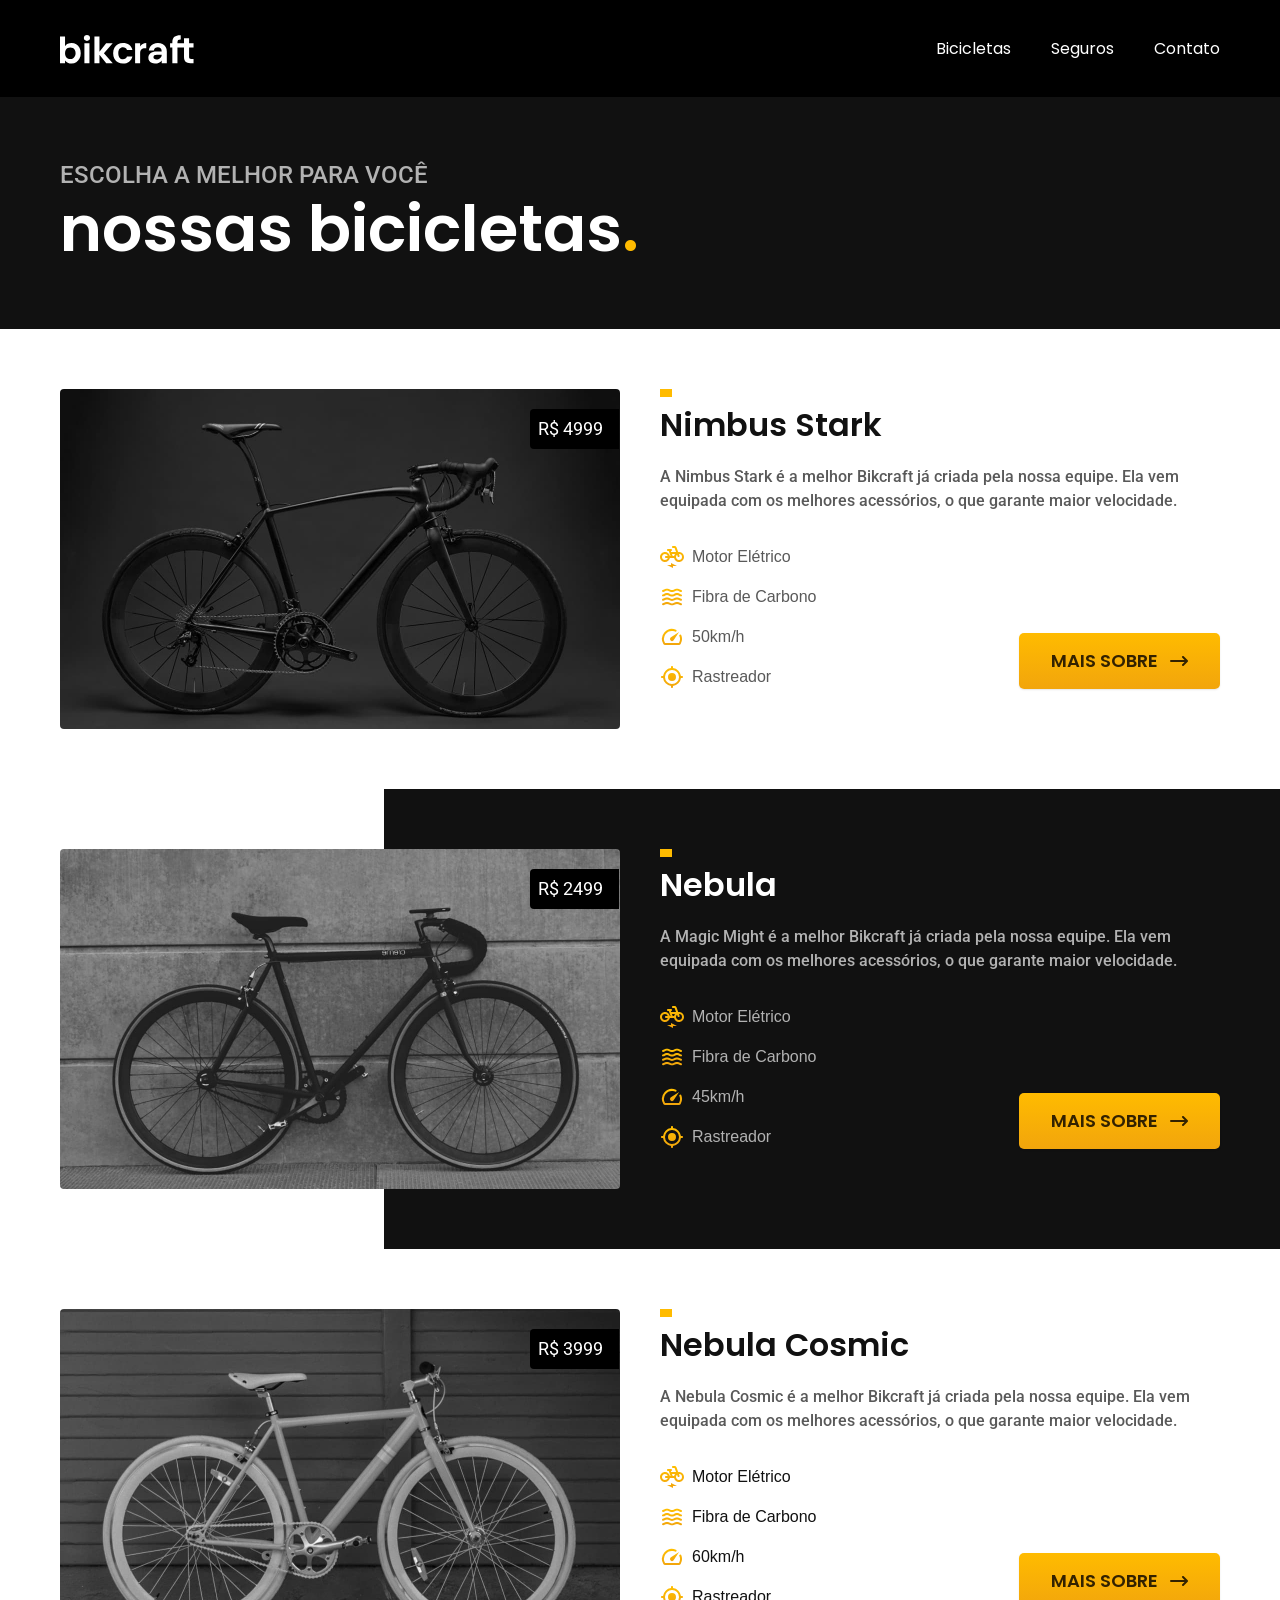
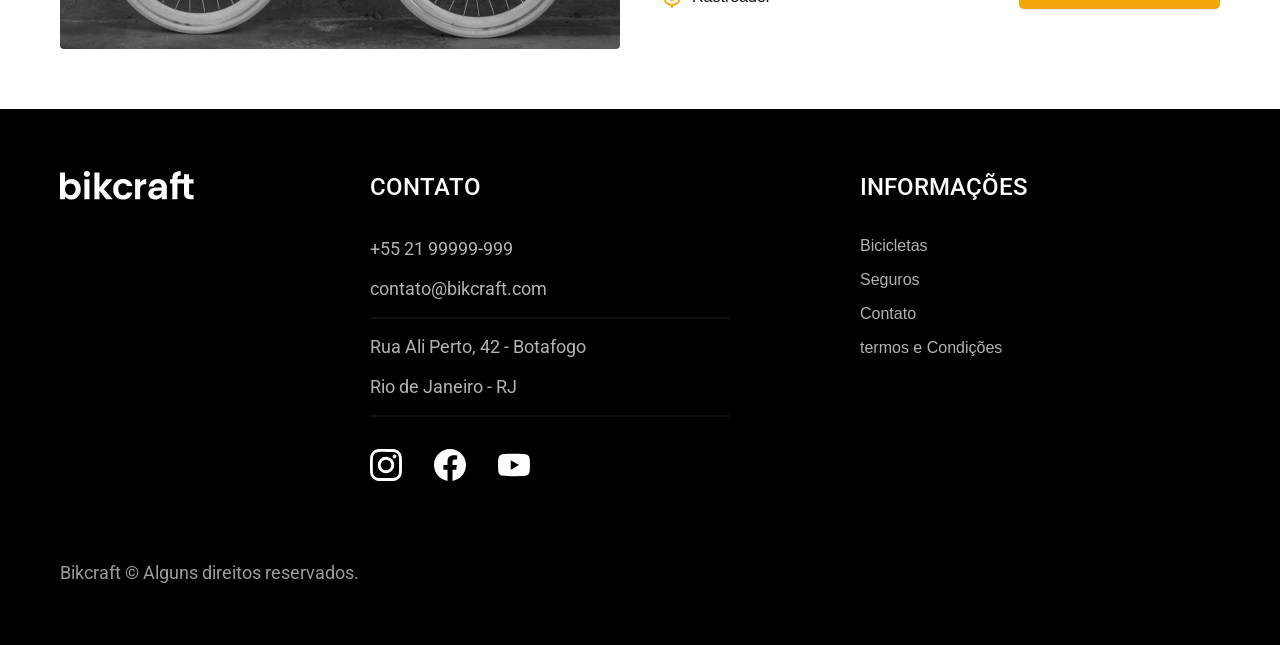
==== bicicletas.html @ 91d9a681 "Adicionando pagina de bicicletas" ====
<!DOCTYPE html>
<html lang="en">

<head>
    <meta charset="UTF-8">
    <meta name="viewport" content="width=device-width, initial-scale=1.0">
    <title>Bicicletas</title>
    <meta name="description" content="Nossas bicicletas">
    <link rel="stylesheet" href="./css/style.css">


    <link rel="preconnect" href="https://fonts.googleapis.com">
    <link rel="preconnect" href="https://fonts.gstatic.com" crossorigin>
    <link href="https://fonts.googleapis.com/css2?family=Merriweather:ital,opsz,wght@0,18..144,300..900;1,18..144,300..900&
family=Poppins:wght@400;600&family=Roboto:wght@400;500&display=swap" rel="stylesheet">
</head>

<body id="bicicletas">
    <header class="header-bg">
        <div class="header container">
            <a href="./">
                <img src="./img/bikcraft.svg" alt="Bikcraft">
            </a>
            <nav aria-label="primaria">
                <ul class="header-menu font-1-m cor-0">
                    <li><a href="./bicicletas.html">Bicicletas</a></li>
                    <li><a href="./seguros.html">Seguros</a></li>
                    <li><a href="./contat0.html">Contato</a></li>
                </ul>
            </nav>
        </div>
    </header>

    <main>
        <div class="titulo-bg">
            <div class="titulo container">
                <p class="font-2-l-b cor-5">Escolha a melhor para você</p>
                <h1 class="font-1-xxl cor-0">nossas bicicletas<span class="cor-13">.</span>
                </h1>
            </div>
        </div>

            <div class="bicicletas container">
                <div class="bicicletas-imagem">
                    <img src="./img/bicicletas/nimbus.jpg" alt="Bicicleta preta">
                    <span class="font-2-m cor-0">R$ 4999</span>
                </div>
                <div class="bicicletas-conteudo">
                    <h2 class="font-1-xl">Nimbus Stark</h2>
                    <p class="font-2-s cor-8">A Nimbus Stark é a melhor Bikcraft já criada pela nossa equipe.
                        Ela vem equipada com os melhores acessórios, o que garante maior velocidade.
                    </p>
                    <ul class="font-1-m cor-8">
                        <li>
                            <img src="./img/icones/eletrica.svg" alt="">
                            <p>Motor Elétrico</p>
                        </li>
                        <li>
                            <img src="./img/icones/carbono.svg" alt="">
                            <p>Fibra de Carbono</p>
                        </li>
                        <li>
                            <img src="./img/icones/velocidade.svg" alt="">
                            <p>50km/h</p>
                        </li>
                        <li>
                            <img src="./img/icones/rastreador.svg" alt="">
                            <p>Rastreador</p>
                        </li>
                    </ul>
                    <a class="botao seta" href="./bicicletas/nimbus.html">Mais Sobre</a>
                </div>
            </div>

        <div class="bicicletas-bg">
            <div class="bicicletas container">
                <div class="bicicletas-imagem">
                    <img src="./img/bicicletas/magic.jpg" alt="Bicicleta preta">
                    <span class="font-2-m cor-0">R$ 2499</span>
                </div>
                <div class="bicicletas-conteudo">
                    <h2 class="font-1-xl cor-0">Nebula</h2>
                    <p class="font-2-s cor-5">A Magic Might é a melhor Bikcraft já criada pela nossa equipe.
                        Ela vem equipada com os melhores acessórios, o que garante maior velocidade.
                    </p>
                    <ul class="font-1-m cor-5">
                        <li>
                            <img src="./img/icones/eletrica.svg" alt="">
                            <p>Motor Elétrico</p>
                        </li>
                        <li>
                            <img src="./img/icones/carbono.svg" alt="">
                            <p>Fibra de Carbono</p>
                        </li>
                        <li>
                            <img src="./img/icones/velocidade.svg" alt="">
                            <p>45km/h</p>
                        </li>
                        <li>
                            <img src="./img/icones/rastreador.svg" alt="">
                            <p>Rastreador</p>
                        </li>
                    </ul>
                      <a class="botao seta" href="./bicicletas/magic.html">Mais Sobre</a>
                </div>
            </div>
        </div>

            <div class="bicicletas container">
                <div class="bicicletas-imagem">
                    <img src="./img/bicicletas/nebula.jpg" alt="Bicicleta preta">
                    <span class="font-2-m cor-0">R$ 3999</span>
                </div>
                <div class="bicicletas-conteudo">
                    <h2 class="font-1-xl">Nebula Cosmic</h2>
                    <p class="font-2-s cor-8">A Nebula Cosmic é a melhor Bikcraft já criada pela nossa equipe.
                        Ela vem equipada com os melhores acessórios, o que garante maior velocidade.
                    </p>
                    <ul>
                        <li>
                            <img src="./img/icones/eletrica.svg" alt="">
                            <p>Motor Elétrico</p>
                        </li>
                        <li>
                            <img src="./img/icones/carbono.svg" alt="">
                            <p>Fibra de Carbono</p>
                        </li>
                        <li>
                            <img src="./img/icones/velocidade.svg" alt="">
                            <p>60km/h</p>
                        </li>
                        <li>
                            <img src="./img/icones/rastreador.svg" alt="">
                            <p>Rastreador</p>
                        </li>
                    </ul>
                      <a class="botao seta" href="./bicicletas/nebula.html">Mais Sobre</a>
                </div>
            </div>

    </main>
    <footer class="footer-bg">
        <div class="footer container">
            <img src="./img/bikcraft.svg" alt="Bikcraft">
            <div class="footer-contato">
                <h3 class="font-2-l-b cor-0">Contato</h3>
                <ul class="cor-5 font-2-m">
                    <li><a href=" tel:+552199999999">+55 21 99999-999</a></li>
                    <li><a href="mailto:contato@bikcraft.com">contato@bikcraft.com</a></li>
                    <li>Rua Ali Perto, 42 - Botafogo</li>
                    <li>Rio de Janeiro - RJ</li>
                </ul>
                <div class="footer-redes">
                    <a href=""><img src="./img/redes/instagram.svg" alt="Instagram"></a>
                    <a href=""><img src="./img/redes/facebook.svg" alt="Facebook"></a>
                    <a href=""><img src="./img/redes/youtube.svg" alt="Youtube"></a>
                </div>
            </div>
            <div class="footer-informacoes">
                <h3 class="font-2-l-b cor-0">Informações</h3>
                <nav>
                    <ul class="font-l-m cor-5">
                        <li><a href="./bicicletas.html">Bicicletas</a></li>
                        <li><a href="./seguros.html">Seguros</a></li>
                        <li><a href="./contato.html">Contato</a></li>
                        <li><a href="./termos.html">termos e Condições</a></li>
                    </ul>
                </nav>
            </div>
            <p class="footer-copy font-2-m cor-6">Bikcraft © Alguns direitos reservados.</p>
        </div>
    </footer>
</body>

</html>
---- css/style.css ----
@import "./global/global.css";
@import "./utilidades/componentes.css";
@import "./utilidades/tipografia.css";
@import "./utilidades/cores.css";


@import  "./global/header.css";
@import "./home/introducao.css";
@import "./bicicletas/bicicletas-lista.css";
@import "./home/tecnologia.css";
@import "./home/parceiros.css";
@import "./home/depoimento.css";
@import "./seguros/seguros.css";
@import  "./global/footer.css";
@import "./termos/termos.css";
@import "./bicicletas/bicicletas.css";
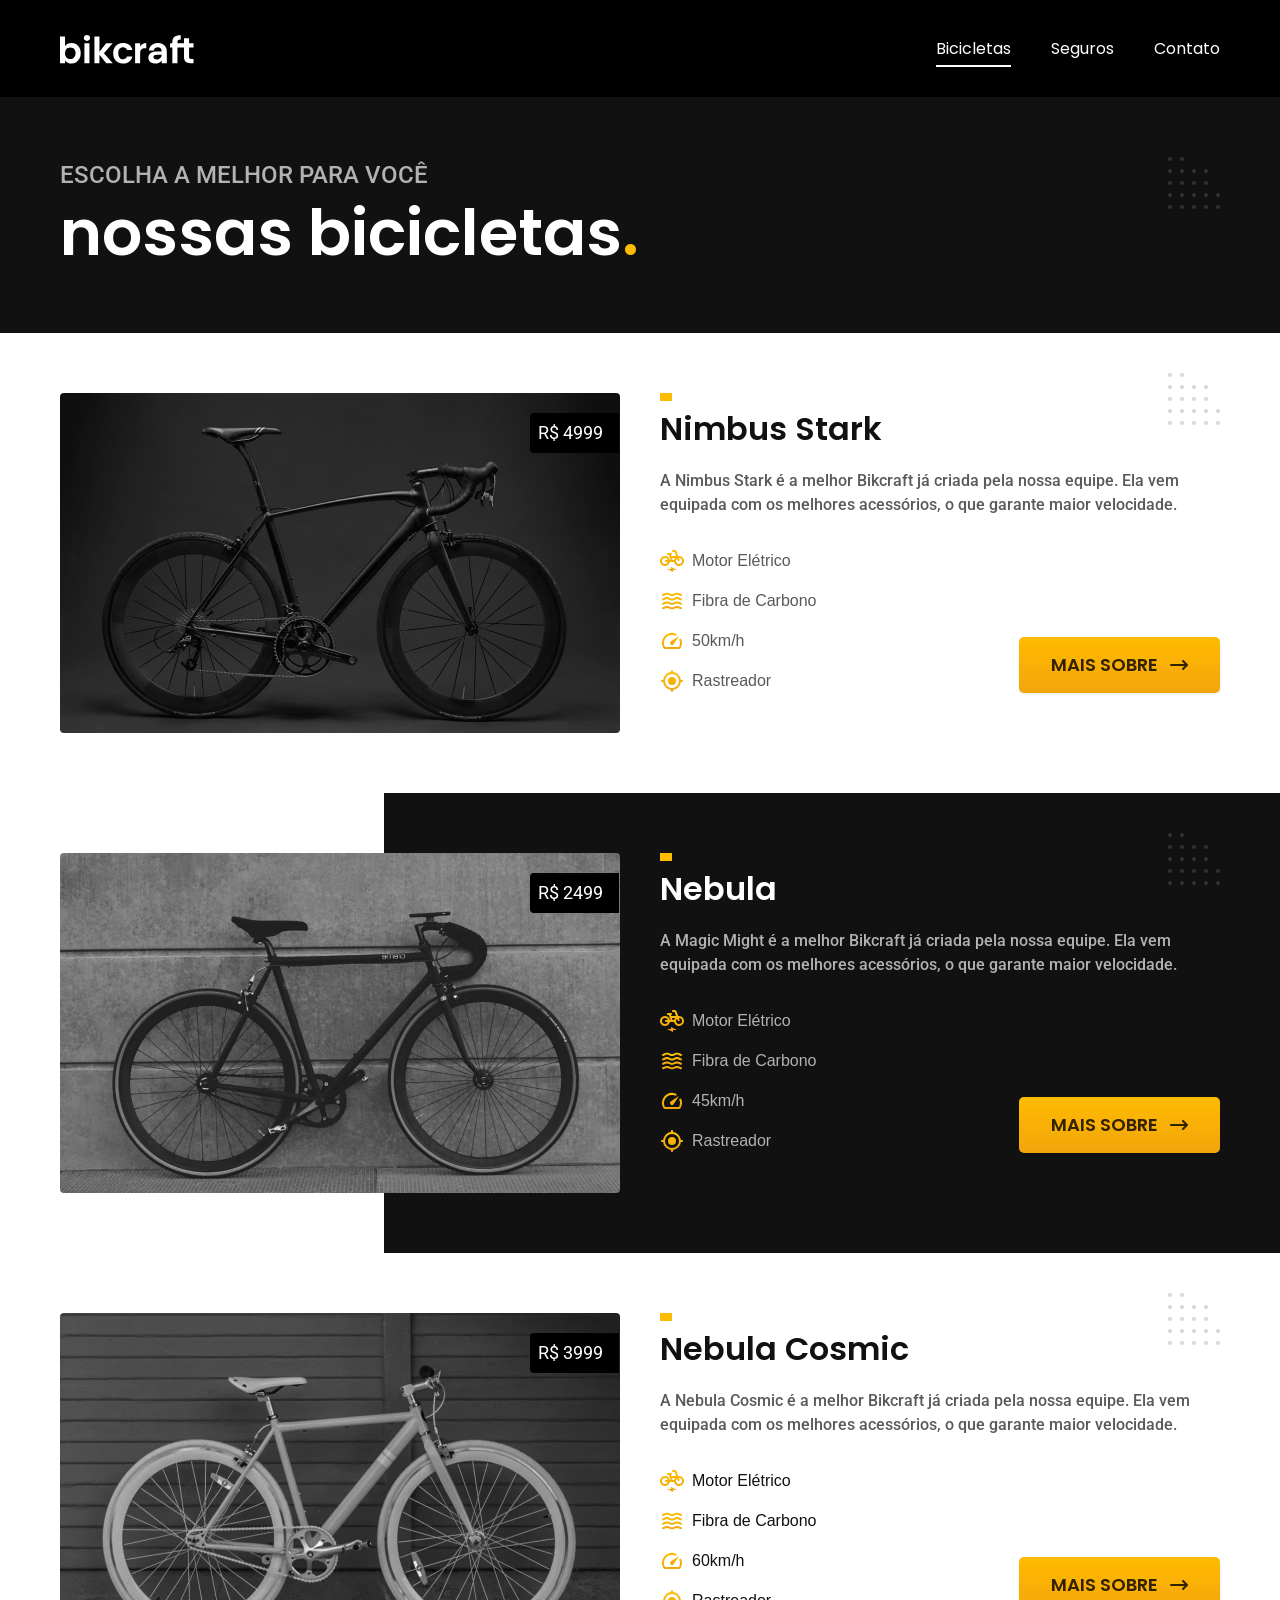
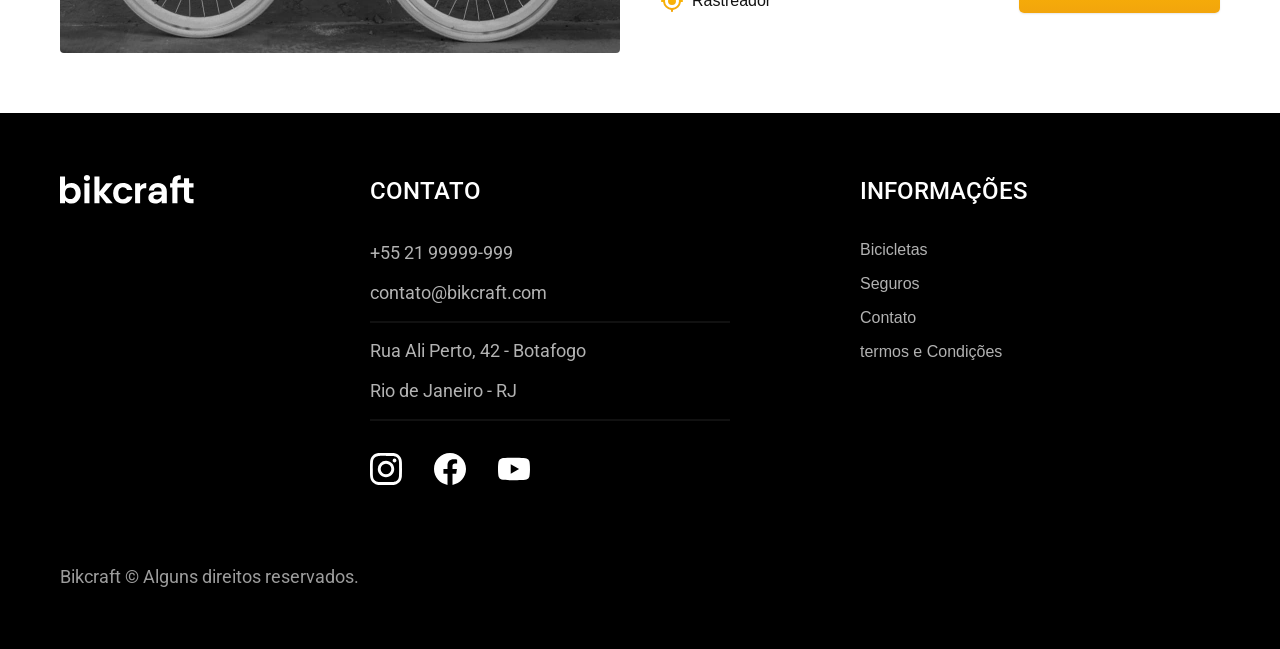
==== commit b4e7c4bd: "adicionando js" ====
--- a/bicicletas.html
+++ b/bicicletas.html
@@ -6,6 +6,7 @@
     <meta name="viewport" content="width=device-width, initial-scale=1.0">
     <title>Bicicletas</title>
     <meta name="description" content="Nossas bicicletas">
+<link rel="preload" href="./css/style.css" as="style">
     <link rel="stylesheet" href="./css/style.css">
 
 
@@ -25,7 +26,7 @@
                 <ul class="header-menu font-1-m cor-0">
                     <li><a href="./bicicletas.html">Bicicletas</a></li>
                     <li><a href="./seguros.html">Seguros</a></li>
-                    <li><a href="./contat0.html">Contato</a></li>
+                    <li><a href="./contato.html">Contato</a></li>
                 </ul>
             </nav>
         </div>
@@ -170,6 +171,7 @@
             <p class="footer-copy font-2-m cor-6">Bikcraft © Alguns direitos reservados.</p>
         </div>
     </footer>
+<script src="./js/script.js"></script>
 </body>
 
 </html>
--- a/css/style.css
+++ b/css/style.css
@@ -1,28 +1,41 @@
+/* Global */
 @import "./global/global.css";
+@import "./global/header.css";
+@import "./global/footer.css";
+
+/* Utilidades */
 @import "./utilidades/componentes.css";
 @import "./utilidades/tipografia.css";
 @import "./utilidades/cores.css";
+@import "./utilidades/formulario.css";
 
-
-@import  "./global/header.css";
+/* Home */
 @import "./home/introducao.css";
-@import "./bicicletas/bicicletas-lista.css";
 @import "./home/tecnologia.css";
 @import "./home/parceiros.css";
 @import "./home/depoimento.css";
-@import "./seguros/seguros.css";
-@import  "./global/footer.css";
-@import "./termos/termos.css";
+
+/* Bicicletas */
+@import "./bicicletas/bicicletas-lista.css";
 @import "./bicicletas/bicicletas.css";
 
+/* Bicicleta */
+@import "./bicicleta/bicicleta.css";
+@import "./bicicleta/seguro.css";
 
+/* Seguros */
+@import "./seguros/seguros.css";
+@import "./seguros/vantagens.css";
+@import "./seguros/perguntas.css";
 
+/* Contato */
+@import "./contato/contato.css";
+@import "./contato/lojas.css";
 
+/* Orçamento */
+@import "./orcamento/orcamento.css";
 
+/* Termos */
+@import "./termos/termos.css";
 
-
-
-
-
-
-
+@import "./utilidades/animacao.css"
--- a/css/style.css
+++ b/css/style.css
@@ -1,28 +1,41 @@
+/* Global */
 @import "./global/global.css";
+@import "./global/header.css";
+@import "./global/footer.css";
+
+/* Utilidades */
 @import "./utilidades/componentes.css";
 @import "./utilidades/tipografia.css";
 @import "./utilidades/cores.css";
+@import "./utilidades/formulario.css";
 
-
-@import  "./global/header.css";
+/* Home */
 @import "./home/introducao.css";
-@import "./bicicletas/bicicletas-lista.css";
 @import "./home/tecnologia.css";
 @import "./home/parceiros.css";
 @import "./home/depoimento.css";
-@import "./seguros/seguros.css";
-@import  "./global/footer.css";
-@import "./termos/termos.css";
+
+/* Bicicletas */
+@import "./bicicletas/bicicletas-lista.css";
 @import "./bicicletas/bicicletas.css";
 
+/* Bicicleta */
+@import "./bicicleta/bicicleta.css";
+@import "./bicicleta/seguro.css";
 
+/* Seguros */
+@import "./seguros/seguros.css";
+@import "./seguros/vantagens.css";
+@import "./seguros/perguntas.css";
 
+/* Contato */
+@import "./contato/contato.css";
+@import "./contato/lojas.css";
 
+/* Orçamento */
+@import "./orcamento/orcamento.css";
 
+/* Termos */
+@import "./termos/termos.css";
 
-
-
-
-
-
-
+@import "./utilidades/animacao.css"
